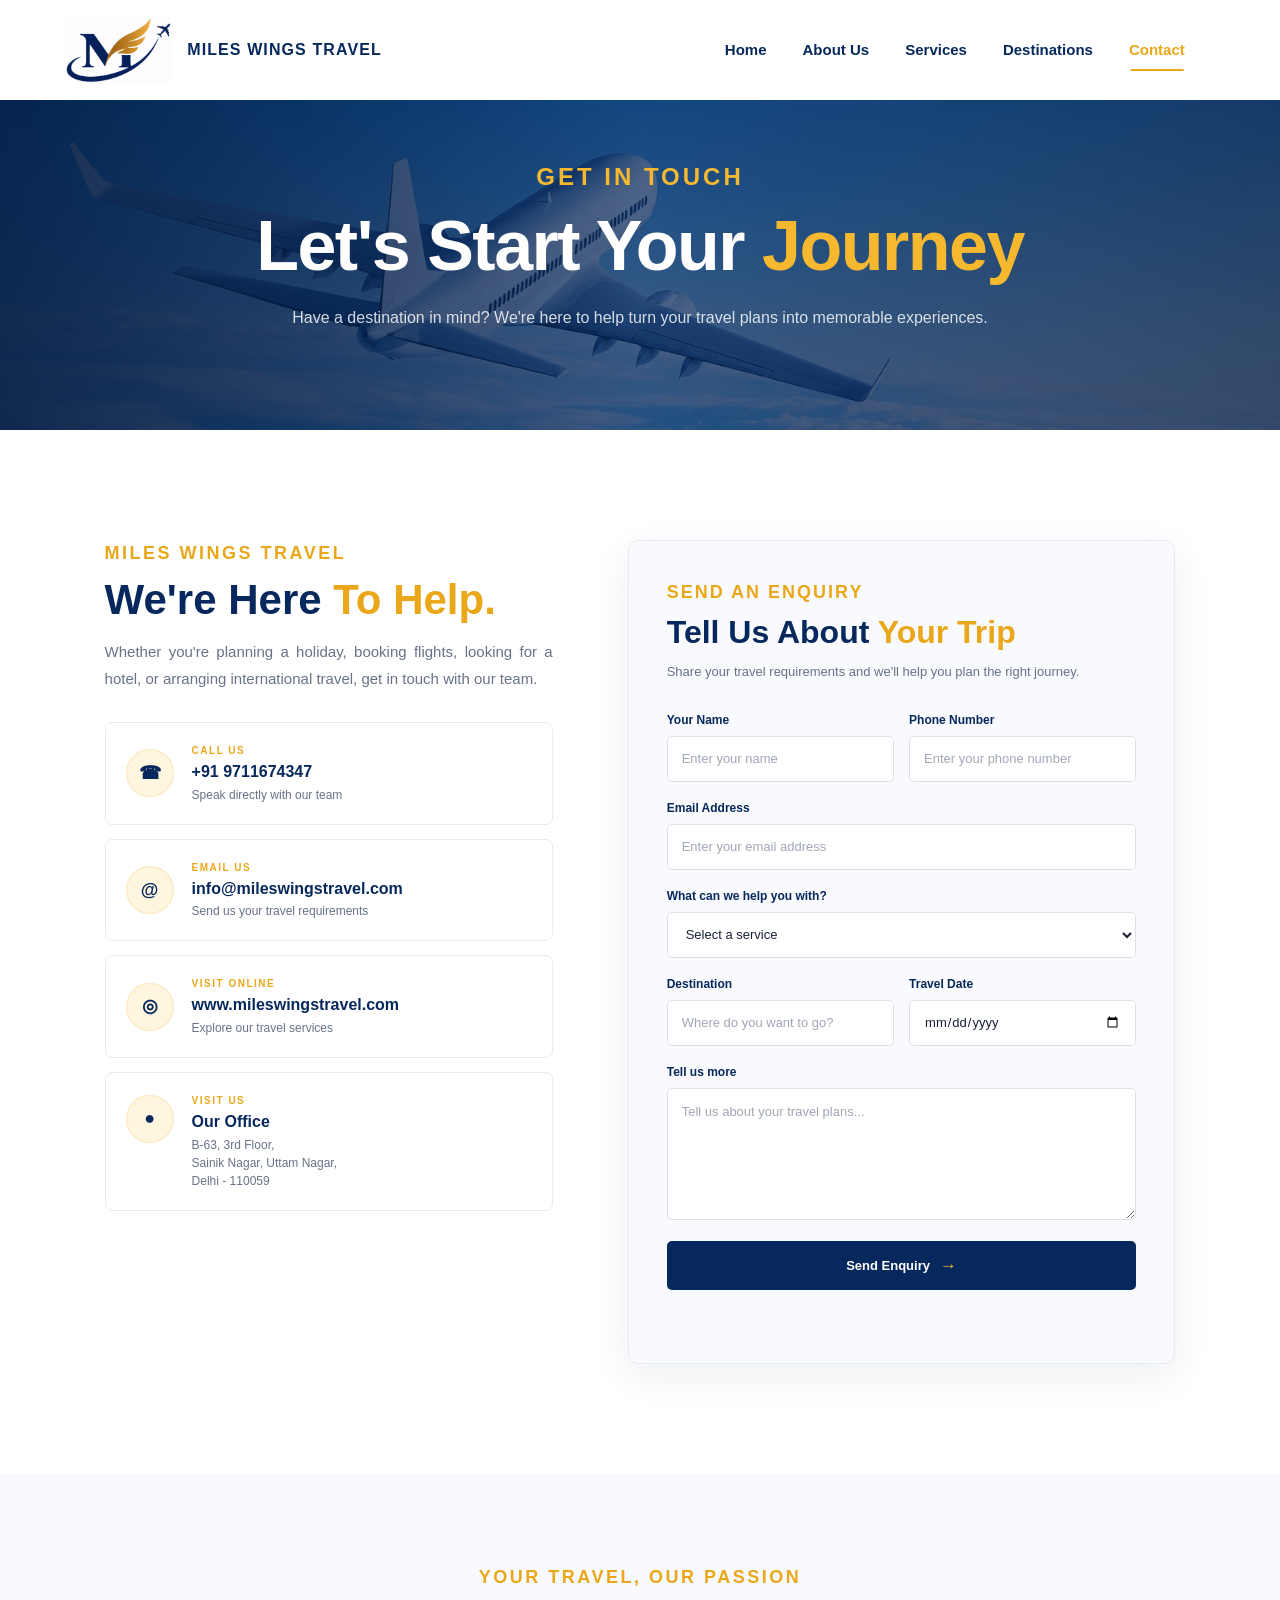
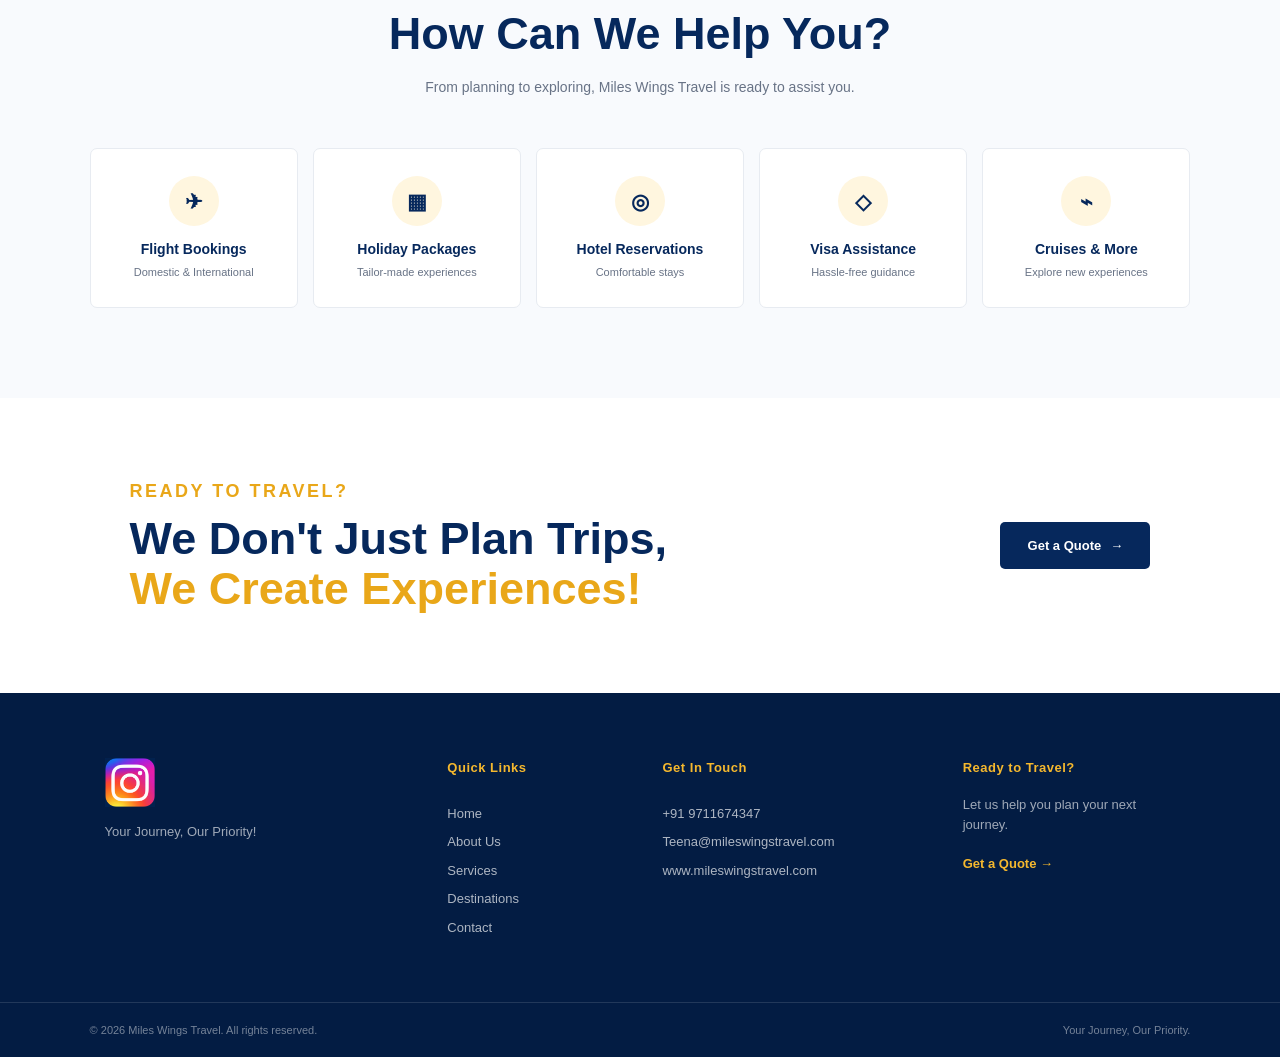
==== contact.html @ 2d391b19 "Add files via upload" ====
<!DOCTYPE html>
<html lang="en">

<head>

    <meta charset="UTF-8">

    <meta
        name="viewport"
        content="width=device-width, initial-scale=1.0"
    >

    <title>Contact Us | Miles Wings Travel</title>

    <meta
        name="description"
        content="Get in touch with Miles Wings Travel for flights, holidays, hotels, visa assistance, cruises and customized travel experiences."
    >

    <!-- Main website CSS -->
    <link rel="stylesheet" href="style.css">

    <!-- Contact page CSS -->
    <link rel="stylesheet" href="contact.css">

</head>


<body>


    <!-- ========================================
         HEADER
    ========================================= -->

    <header class="site-header" id="siteHeader">

        <div class="header-container">


            <!-- LOGO -->

            <a
                href="index.html"
                class="brand-logo"
                aria-label="Miles Wings Travel Home"
            >

                <img
                    src="logo.png"
                    alt="Miles Wings Travel"
                >
                <span class="brand-name">MILES WINGS TRAVEL</span>
        </a>


            <!-- NAVIGATION -->

            <nav
                class="main-navigation"
                id="mainNavigation"
                aria-label="Main navigation"
            >

                <ul>

                    <li>
                        <a href="index.html">
                            Home
                        </a>
                    </li>


                    <li>
                        <a href="about.html">
                            About Us
                        </a>
                    </li>


                    <li>
                        <a href="services.html">
                            Services
                        </a>
                    </li>


                    <li>
                        <a href="destinations.html">
                            Destinations
                        </a>
                    </li>


                    <li>
                        <a
                            href="contact.html"
                            class="active"
                        >
                            Contact
                        </a>
                    </li>

                </ul>

            </nav>


            <!-- MOBILE MENU -->

            <button
                class="mobile-menu"
                id="mobileMenu"
                aria-label="Open navigation"
                aria-expanded="false"
                type="button"
            >

                <span></span>
                <span></span>
                <span></span>

            </button>

        </div>

    </header>



    <main>


        <!-- ========================================
             CONTACT HERO
        ========================================= -->

        <section class="contact-hero">

            <div class="contact-hero-overlay"></div>

            <div class="contact-hero-content">

                <span>
                    GET IN TOUCH
                </span>

                <h1>
                    Let's Start Your
                    <strong>Journey</strong>
                </h1>

                <p>
                    Have a destination in mind?
                    We're here to help turn your travel plans
                    into memorable experiences.
                </p>

            </div>

        </section>



        <!-- ========================================
             CONTACT INFORMATION
        ========================================= -->

        <section class="contact-main">


            <div class="contact-info">


                <div class="contact-heading">

                    <span>
                        MILES WINGS TRAVEL
                    </span>

                    <h2>
                        We're Here
                        <strong>To Help.</strong>
                    </h2>

                    <p>
                        Whether you're planning a holiday,
                        booking flights, looking for a hotel,
                        or arranging international travel,
                        get in touch with our team.
                    </p>

                </div>


                <!-- PHONE -->

                <a
                    href="tel:+919711674347"
                    class="contact-card"
                >

                    <div class="contact-card-icon">
                        ☎
                    </div>

                    <div>

                        <small>
                            CALL US
                        </small>

                        <h3>
                            +91 9711674347
                        </h3>

                        <p>
                            Speak directly with our team
                        </p>

                    </div>

                </a>


                <!-- EMAIL -->

                <a
                    href="mailto:info@mileswingstravel.com"
                    class="contact-card"
                >

                    <div class="contact-card-icon">
                        @
                    </div>

                    <div>

                        <small>
                            EMAIL US
                        </small>

                        <h3>
                            info@mileswingstravel.com
                        </h3>

                        <p>
                            Send us your travel requirements
                        </p>

                    </div>

                </a>


                <!-- WEBSITE -->

                <a
                    href="index.html"
                    class="contact-card"
                >

                    <div class="contact-card-icon">
                        ◎
                    </div>

                    <div>

                        <small>
                            VISIT ONLINE
                        </small>

                        <h3>
                            www.mileswingstravel.com
                        </h3>

                        <p>
                            Explore our travel services
                        </p>

                    </div>

                </a>


                <!-- ADDRESS -->

                <div class="contact-card address-card">

                    <div class="contact-card-icon">
                        ●
                    </div>

                    <div>

                        <small>
                            VISIT US
                        </small>

                        <h3>
                            Our Office
                        </h3>

                        <p>
                            B-63, 3rd Floor,<br>
                            Sainik Nagar, Uttam Nagar,<br>
                            Delhi - 110059
                        </p>

                    </div>

                </div>


            </div>



            <!-- ========================================
                 CONTACT FORM
            ========================================= -->

            <div class="contact-form-wrapper">


                <div class="form-header">

                    <span>
                        SEND AN ENQUIRY
                    </span>

                    <h2>
                        Tell Us About
                        <strong>Your Trip</strong>
                    </h2>

                    <p>
                        Share your travel requirements and
                        we'll help you plan the right journey.
                    </p>

                </div>


                <form
                    class="contact-form"
                    id="contactForm"
                    action="https://formspree.io/f/mkjwdoeq"
                    method="POST"
                >

                    <input
                        type="hidden"
                        name="subject"
                        value="New Travel Enquiry from {{ name }}"
                    >


                    <div class="form-row">

                        
                        <div class="form-group">

                            <label for="name">
                                Your Name
                            </label>

                            <input
                                type="text"
                                id="name"
                                name="name"
                                placeholder="Enter your name"
                                required
                            >

                        </div>


                        <div class="form-group">

                            <label for="phone">
                                Phone Number
                            </label>

                            <input
                                type="tel"
                                id="phone"
                                name="phone"
                                placeholder="Enter your phone number"
                                required
                            >

                        </div>

                    </div>



                    <div class="form-group">

                        <label for="email">
                            Email Address
                        </label>

                        <input
                            type="email"
                            id="email"
                            name="email"
                            placeholder="Enter your email address"
                            required
                        >

                    </div>



                    <div class="form-group">

                        <label for="travel-type">
                            What can we help you with?
                        </label>

                        <select
                            id="travel-type"
                            name="travel-type"
                            required
                        >

                            <option value="">
                                Select a service
                            </option>

                            <option value="flights">
                                Flight Bookings
                            </option>

                            <option value="hotels">
                                Hotel Reservations
                            </option>

                            <option value="holidays">
                                Holiday Packages
                            </option>

                            <option value="visa">
                                Visa Assistance
                            </option>

                            <option value="cruises">
                                Cruises
                            </option>

                            <option value="custom">
                                Customized Travel
                            </option>

                            <option value="other">
                                Other
                            </option>

                        </select>

                    </div>



                    <div class="form-row">


                        <div class="form-group">

                            <label for="destination">
                                Destination
                            </label>

                            <input
                                type="text"
                                id="destination"
                                name="destination"
                                placeholder="Where do you want to go?"
                            >

                        </div>


                        <div class="form-group">

                            <label for="travel-date">
                                Travel Date
                            </label>

                            <input
                                type="date"
                                id="travel-date"
                                name="travel-date"
                            >

                        </div>

                    </div>



                    <div class="form-group">

                        <label for="message">
                            Tell us more
                        </label>

                        <textarea
                            id="message"
                            name="message"
                            rows="5"
                            placeholder="Tell us about your travel plans..."
                        ></textarea>

                    </div>



                    <button
                        type="submit"
                        class="contact-submit"
                    >

                        Send Enquiry

                        <span>
                            →
                        </span>

                    </button>


                    <p
                        class="form-note"
                        id="formMessage"
                    ></p>

                </form>

            </div>

        </section>



        <!-- ========================================
             SERVICES REMINDER
        ========================================= -->

        <section class="contact-services">


            <div class="contact-services-heading">

                <span>
                    YOUR TRAVEL, OUR PASSION
                </span>

                <h2>
                    How Can We Help You?
                </h2>

                <p>
                    From planning to exploring, Miles Wings Travel
                    is ready to assist you.
                </p>

            </div>


            <div class="contact-services-grid">


                <div class="contact-service-item">

                    <span>✈</span>

                    <h3>
                        Flight Bookings
                    </h3>

                    <p>
                        Domestic & International
                    </p>

                </div>


                <div class="contact-service-item">

                    <span>▦</span>

                    <h3>
                        Holiday Packages
                    </h3>

                    <p>
                        Tailor-made experiences
                    </p>

                </div>


                <div class="contact-service-item">

                    <span>◎</span>

                    <h3>
                        Hotel Reservations
                    </h3>

                    <p>
                        Comfortable stays
                    </p>

                </div>


                <div class="contact-service-item">

                    <span>◇</span>

                    <h3>
                        Visa Assistance
                    </h3>

                    <p>
                        Hassle-free guidance
                    </p>

                </div>


                <div class="contact-service-item">

                    <span>⌁</span>

                    <h3>
                        Cruises & More
                    </h3>

                    <p>
                        Explore new experiences
                    </p>

                </div>

            </div>

        </section>



        <!-- ========================================
             FINAL CTA
        ========================================= -->

        <section class="contact-cta">

            <div>

                <span>
                    READY TO TRAVEL?
                </span>

                <h2>
                    We Don't Just Plan Trips,
                    <strong>We Create Experiences!</strong>
                </h2>

            </div>


            <a
                href="contact.html"
                class="contact-cta-button"
            >
                Get a Quote
                <span>→</span>
            </a>

        </section>

    </main>



    <!-- ========================================
         FOOTER
    ========================================= -->

    <footer class="site-footer">

        <div class="footer-container">


            <div class="footer-brand">

                <a href="https://www.instagram.com/mileswingstravel?utm_source=ig_web_button_share_sheet&igsi=ZDNlZDc0MzIxNw==">

                    <img
                        src="instalogo.png"
                        alt="Miles Wings Travel"
                    >

                </a>

                <p>
                    Your Journey, Our Priority!
                </p>

            </div>


            <div class="footer-links">

                <h3>
                    Quick Links
                </h3>

                <a href="index.html">
                    Home
                </a>

                <a href="about.html">
                    About Us
                </a>

                <a href="services.html">
                    Services
                </a>

                <a href="destinations.html">
                    Destinations
                </a>

                <a href="contact.html">
                    Contact
                </a>

            </div>


            <div class="footer-contact">

                <h3>
                    Get In Touch
                </h3>

                <a href="tel:+919711674347">
                    +91 9711674347
                </a>

                <a href="mailto:Teena@mileswingstravel.com">
                    Teena@mileswingstravel.com
                </a>

                <span>
                    www.mileswingstravel.com
                </span>

            </div>


            <div class="footer-cta">

                <h3>
                    Ready to Travel?
                </h3>

                <p>
                    Let us help you plan your next journey.
                </p>

                <a href="contact.html">
                    Get a Quote →
                </a>

            </div>

        </div>


        <div class="footer-bottom">

            <p>
                © <span id="currentYear"></span>
                Miles Wings Travel.
                All rights reserved.
            </p>

            <p>
                Your Journey, Our Priority.
            </p>

        </div>

    </footer>



    <script src="script.js"></script>
    <script src="contact.js"></script>

</body>

</html>
---- style.css ----
/* =========================================================
   MILES WINGS TRAVEL
   HOMEPAGE STYLESHEET
   Fixed mobile navigation + smooth navbar scroll effect
========================================================= */

:root {
    --navy: #06285C;
    --navy-dark: #031C43;
    --navy-soft: #0D3977;
    --gold: #E9A719;
    --gold-light: #F5B82E;
    --gold-pale: #FFF6DF;
    --white: #FFFFFF;
    --off-white: #F8FAFD;
    --text: #172033;
    --muted: #687386;
    --border: #E7EBF1;
    --shadow-sm: 0 8px 25px rgba(3, 28, 67, 0.08);
    --shadow-md: 0 15px 40px rgba(3, 28, 67, 0.12);
    --transition: 0.3s ease;
}

* {
    margin: 0;
    padding: 0;
    box-sizing: border-box;
}

html {
    scroll-behavior: smooth;
}

body {
    font-family: Arial, Helvetica, sans-serif;
    background: var(--white);
    color: var(--text);
    line-height: 1.5;
    overflow-x: hidden;
}

img {
    max-width: 100%;
}

a {
    color: inherit;
}

button,
input,
textarea {
    font: inherit;
}

/* =========================================================
   HEADER
========================================================= */

.site-header {
    position: fixed;
    top: 0;
    left: 0;
    width: 100%;
    height: 100px;
    background: #FFFFFF;
    z-index: 9999;
    transition:
        height 0.55s cubic-bezier(0.22, 1, 0.36, 1),
        background 0.55s ease,
        box-shadow 0.55s ease;
}

.site-header.scrolled {
    height: 72px;
    background: #FFFFFF;
    box-shadow: 0 4px 22px rgba(3, 28, 67, 0.10);
}

.header-container {
    width: 92%;
    max-width: 1380px;
    height: 100%;
    margin: auto;
    display: flex;
    align-items: center;
    justify-content: space-between;
}

/* =========================================================
   LOGO
========================================================= */

.brand-logo {
    display: flex;
    align-items: center;
    flex-shrink: 0;
    margin-left: 15px;
    text-decoration: none;
}

.brand-logo img {
    width: 105px;
    height: auto;
    display: block;
    transition:
        width 0.55s cubic-bezier(0.22, 1, 0.36, 1),
        transform 0.55s cubic-bezier(0.22, 1, 0.36, 1);
}

.site-header.scrolled .brand-logo img {
    width: 90px;
}

.brand-logo:hover img {
    transform: scale(1.025);
}

/* =========================================================
   DESKTOP NAVIGATION
========================================================= */

.main-navigation {
    display: flex;
    align-items: center;
    margin-left: auto;
    margin-right: 28px;
}

.main-navigation ul {
    list-style: none;
    display: flex;
    align-items: center;
    gap: 4px;
}

.main-navigation li {
    position: relative;
}

.main-navigation a {
    position: relative;
    display: flex;
    align-items: center;
    justify-content: center;
    height: 88px;
    padding: 0 16px;
    text-decoration: none;
    color: var(--navy);
    font-size: 15px;
    font-weight: 600;
    transition:
        height 0.55s cubic-bezier(0.22, 1, 0.36, 1),
        color 0.25s ease;
}

.site-header.scrolled .main-navigation a:not(.quote-button) {
    height: 62px;
}

.main-navigation a::after {
    content: "";
    position: absolute;
    bottom: 23px;
    left: 50%;
    width: 0;
    height: 2px;
    background: var(--gold);
    transform: translateX(-50%);
    transition:
        width 0.25s ease,
        bottom 0.55s cubic-bezier(0.22, 1, 0.36, 1);
}

.site-header.scrolled .main-navigation a::after {
    bottom: 10px;
}

.main-navigation a:hover,
.main-navigation a.active {
    color: var(--gold);
}

.main-navigation a:hover::after,
.main-navigation a.active::after {
    width: 60%;
}

/* =========================================================
   GET A QUOTE
========================================================= */

.main-navigation a.quote-button {
    width: 120px;
    height: 42px;
    padding: 0 15px;
    border-radius: 5px;
    background: var(--navy);
    color: var(--white) !important;
    font-size: 14px;
    font-weight: 700;
    transition:
        width 0.55s cubic-bezier(0.22, 1, 0.36, 1),
        height 0.55s cubic-bezier(0.22, 1, 0.36, 1),
        background 0.25s ease,
        color 0.25s ease,
        box-shadow 0.35s ease,
        transform 0.25s ease;
}

.site-header.scrolled .main-navigation a.quote-button {
    width: 112px;
    height: 38px;
}

.main-navigation a.quote-button::after {
    display: none !important;
}

.main-navigation a.quote-button:hover {
    background: var(--gold);
    color: var(--navy) !important;
    transform: translateY(-2px);
    box-shadow: 0 8px 20px rgba(233, 167, 25, 0.25);
}

/* =========================================================
   MOBILE MENU BUTTON
========================================================= */

.mobile-menu {
    display: none;
    width: 40px;
    height: 40px;
    border: none;
    background: transparent;
    cursor: pointer;
    flex-direction: column;
    align-items: center;
    justify-content: center;
    gap: 5px;
    position: relative;
    z-index: 10001;
}

.mobile-menu span {
    display: block;
    width: 25px;
    height: 2px;
    background: var(--navy);
    border-radius: 2px;
    transition:
        transform 0.3s ease,
        opacity 0.2s ease;
}

.mobile-menu.active span:nth-child(1) {
    transform: translateY(7px) rotate(45deg);
}

.mobile-menu.active span:nth-child(2) {
    opacity: 0;
}

.mobile-menu.active span:nth-child(3) {
    transform: translateY(-7px) rotate(-45deg);
}

/* =========================================================
   HERO
========================================================= */

.hero {
    min-height: 100vh;
    padding: 130px 8% 80px;
    position: relative;
    display: flex;
    align-items: center;
    justify-content: center;
    text-align: center;
    color: var(--white);
    background: url("travel-background.jpg") center / cover no-repeat;
    isolation: isolate;
}

.hero-overlay {
    position: absolute;
    inset: 0;
    background: linear-gradient(
        90deg,
        rgba(3, 28, 67, 0.88),
        rgba(6, 40, 92, 0.65),
        rgba(3, 28, 67, 0.35)
    );
    z-index: -1;
}

.hero-content {
    width: min(900px, 100%);
    animation: heroEnter 0.9s ease both;
}

.hero-eyebrow {
    display: inline-block;
    margin-bottom: 18px;
    color: var(--white);
    font-size: 25px;
    font-weight: 800;
    letter-spacing: 3px;
}

.hero h1 {
    max-width: 900px;
    margin: auto;
    font-size: clamp(46px, 7vw, 75px);
    line-height: 1.02;
    font-weight: 800;
    letter-spacing: -2px;
    color: var(--gold);
}

.hero h1 span {
    display: block;
    color: var(--gold-light);
}

.hero-subtitle {
    margin-top: 24px;
    color: var(--white);
    font-size: clamp(20px, 2.5vw, 27px);
    font-weight: 700;
}

.hero-description {
    width: 100%;
    max-width: 900px;
    margin: 14px auto 0;

    padding-inline: 8px;

    color: rgba(255, 255, 255, 0.90);

    font-size: 17px;
    line-height: 1.7;

    text-align: center;
    white-space: normal;
}

@media (min-width: 1001px) {
    .hero-description {
        max-width: 1200px;
        white-space: nowrap;
    }
}

.hero-buttons {
    display: flex;
    justify-content: center;
    gap: 14px;
    flex-wrap: wrap;
    margin-top: 34px;
}

.hero-btn {
    min-width: 180px;
    height: 50px;
    padding: 0 25px;
    display: inline-flex;
    align-items: center;
    justify-content: center;
    border-radius: 5px;
    text-decoration: none;
    font-size: 14px;
    font-weight: 800;
    transition:
        transform var(--transition),
        background var(--transition),
        color var(--transition),
        box-shadow var(--transition);
}

.primary-btn {
    background: var(--gold);
    color: var(--navy);
}

.primary-btn:hover {
    background: var(--gold-light);
    transform: translateY(-3px);
    box-shadow: 0 12px 25px rgba(0, 0, 0, 0.18);
}

.secondary-btn {
    border: 2px solid var(--white);
    color: var(--white);
    background: transparent;
}

.secondary-btn:hover {
    background: var(--white);
    color: var(--navy);
    transform: translateY(-3px);
}

.scroll-indicator {
    position: absolute;
    bottom: 25px;
    left: 50%;
    transform: translateX(-50%);
    display: flex;
    align-items: center;
    gap: 8px;
    color: rgba(255, 255, 255, 0.75);
    text-decoration: none;
    font-size: 11px;
    letter-spacing: 1px;
    text-transform: uppercase;
}

.scroll-indicator span {
    width: 7px;
    height: 7px;
    border-right: 1px solid var(--gold);
    border-bottom: 1px solid var(--gold);
    transform: rotate(45deg);
    animation: scrollArrow 1.5s infinite;
}

/* =========================================================
   TRUST STRIP
========================================================= */

.trust-strip {
    width: 90%;
    max-width: 1200px;
    margin: -45px auto 0;
    position: relative;
    z-index: 10;
    display: grid;
    grid-template-columns: repeat(4, 1fr);
    background: var(--white);
    border-radius: 8px;
    box-shadow: var(--shadow-md);
    overflow: hidden;
}

.trust-item {
    min-height: 105px;
    padding: 22px 24px;
    display: flex;
    align-items: center;
    gap: 15px;
    border-right: 1px solid var(--border);
}

.trust-item:last-child {
    border-right: none;
}

.trust-icon {
    width: 52px;
    height: 52px;
    flex-shrink: 0;
    display: flex;
    align-items: center;
    justify-content: center;
    border-radius: 50%;
    background: var(--gold-pale);
    border: 1px solid rgba(233, 167, 25, 0.25);
    color: var(--navy);
    font-weight: 800;
    font-size: 16px;
}

.trust-item h3 {
    color: var(--navy);
    font-size: 15px;
    margin-bottom: 3px;
}

.trust-item p {
    color: var(--muted);
    font-size: 12px;
}

/* =========================================================
   GENERAL SECTIONS
========================================================= */

.section-padding {
    padding: 110px 7%;
}

.section-eyebrow {
    display: inline-block;
    color: var(--gold);
    font-size: 24px;
    font-weight: 800;
    letter-spacing: 2.5px;
}

.section-heading {
    max-width: 700px;
    margin: 0 auto 55px;
    text-align: center;
}

.section-heading h2 {
    margin: 10px 0 15px;
    color: var(--navy);
    font-size: clamp(34px, 4vw, 48px);
    line-height: 1.1;
}

.section-heading h2 span {
    color: var(--gold);
    white-space: normal;
}

@media (min-width: 1001px) {
    .section-heading h2 span {
        white-space: nowrap;
    }
}

.section-heading p {
    color: var(--muted);
    font-size: 16px;
    line-height: 1.7;
}

/* =========================================================
   INTRO
========================================================= */

.intro-section {
    max-width: 1250px;
    margin: auto;
    display: grid;
    grid-template-columns: 1.05fr 0.95fr;
    gap: 75px;
    align-items: center;
}

.intro-image {
    position: relative;
}

.intro-image img {
    width: 100%;
    height: 480px;
    object-fit: cover;
    border-radius: 10px;
    display: block;
    box-shadow: var(--shadow-md);
}

.image-badge {
    position: absolute;
    right: -20px;
    bottom: 25px;
    width: 190px;
    padding: 18px;
    border-radius: 7px;
    background: var(--navy);
    color: var(--white);
    box-shadow: var(--shadow-md);
}

.image-badge strong {
    display: block;
    color: var(--gold-light);
    font-size: 17px;
}

.image-badge span {
    display: block;
    margin-top: 3px;
    font-size: 12px;
    color: rgba(255,255,255,0.78);
}

.intro-content h2 {
    margin: 10px 0 25px;
    color: var(--navy);
    font-size: clamp(26px, 4vw, 32px);
    line-height: 1.08;
}

.intro-content h2 span {
    color: var(--gold);
    display: block;
}

.intro-content p {
    margin-bottom: 15px;
    color: var(--muted);
    font-size: 16px;
    line-height: 1.8;
    text-align: justify;
}

.text-link {
    display: inline-flex;
    align-items: center;
    gap: 9px;
    margin-top: 12px;
    color: var(--navy);
    text-decoration: none;
    font-size: 14px;
    font-weight: 800;
}

.text-link span {
    color: var(--gold);
    transition: transform var(--transition);
}

.text-link:hover span {
    transform: translateX(5px);
}

/* =========================================================
   SERVICES PREVIEW
========================================================= */

.services-preview {
    background: var(--off-white);
}

.service-preview-grid {
    max-width: 1100px;
    margin: auto;
    display: grid;
    grid-template-columns: repeat(3, 1fr);
    gap: 25px;
}

.service-preview-card {
    padding: 32px;
    background: var(--white);
    border: 1px solid var(--border);
    border-radius: 8px;
    transition:
        transform var(--transition),
        box-shadow var(--transition),
        border-color var(--transition);
}

.service-preview-card:hover {
    transform: translateY(-7px);
    border-color: rgba(233, 167, 25, 0.35);
    box-shadow: var(--shadow-md);
}

.service-card-top {
    display: flex;
    align-items: center;
    justify-content: space-between;
    margin-bottom: 25px;
}

.service-icon {
    width: 55px;
    height: 55px;
    display: flex;
    align-items: center;
    justify-content: center;
    border-radius: 50%;
    background: var(--gold-pale);
    color: var(--navy);
    font-size: 25px;
    font-weight: 700;
}

.card-number {
    color: #C9CED7;
    font-size: 13px;
    font-weight: 800;
}

.service-preview-card h3 {
    margin-bottom: 10px;
    color: var(--navy);
    font-size: 20px;
}

.service-preview-card p {
    min-height: 75px;
    color: var(--muted);
    font-size: 14px;
    line-height: 1.7;
}

.card-link {
    display: inline-flex;
    align-items: center;
    gap: 7px;
    margin-top: 20px;
    color: var(--navy);
    text-decoration: none;
    font-size: 13px;
    font-weight: 800;
}

.card-link span {
    color: var(--gold);
    transition: transform var(--transition);
}

.card-link:hover span {
    transform: translateX(5px);
}

.center-button {
    margin-top: 45px;
    text-align: center;
}

.outline-button {
    display: inline-flex;
    align-items: center;
    justify-content: center;
    min-height: 45px;
    padding: 0 25px;
    border: 1.5px solid var(--navy);
    border-radius: 5px;
    color: var(--navy);
    text-decoration: none;
    font-size: 13px;
    font-weight: 800;
    transition:
        background var(--transition),
        color var(--transition),
        transform var(--transition);
}

.outline-button:hover {
    background: var(--navy);
    color: var(--white);
    transform: translateY(-2px);
}

/* =========================================================
   PROMISE
========================================================= */

.promise-section {
    padding: 95px 7%;
    background: var(--navy);
}

.promise-inner {
    max-width: 1200px;
    margin: auto;
}

.promise-heading {
    text-align: center;
    margin-bottom: 55px;
}

.promise-heading > span {
    color: var(--gold-light);
    font-size: 12px;
    font-weight: 800;
    letter-spacing: 3px;
}

.promise-heading h2 {
    margin: 10px 0 5px;
    color: var(--white);
    font-size: clamp(34px, 4vw, 48px);
    line-height: 1.1;
}

.promise-heading h2 strong {
    color: var(--gold-light);
}

.promise-heading p {
    color: rgba(255,255,255,0.72);
    font-size: 17px;
}

.promise-grid {
    display: grid;
    grid-template-columns: repeat(4, 1fr);
    border-top: 1px solid rgba(255,255,255,0.16);
    border-bottom: 1px solid rgba(255,255,255,0.16);
}

.promise-item {
    padding: 28px 22px;
    display: flex;
    align-items: flex-start;
    gap: 14px;
    border-right: 1px solid rgba(255,255,255,0.16);
}

.promise-item:last-child {
    border-right: none;
}

.promise-icon {
    color: var(--gold-light);
    font-size: 18px;
}

.promise-item h3 {
    color: var(--white);
    font-size: 15px;
    margin-bottom: 5px;
}

.promise-item p {
    color: rgba(255,255,255,0.62);
    font-size: 12px;
    line-height: 1.5;
}

/* =========================================================
   DESTINATIONS
========================================================= */

.destinations-preview .section-heading {
    width: 100%;
    display: flex;
    flex-direction: column;
    align-items: center;
    text-align: center;
}

.destinations-preview .section-heading h2 {
    width: 100%;
    display: flex;
    justify-content: center;
    align-items: center;
    flex-wrap: wrap;
    text-align: center;
}

.destinations-preview .section-heading h2 span {
    display: inline;
}

/* Desktop */
@media (min-width: 769px) {
    .destinations-preview .section-heading h2 {
        white-space: nowrap;
    }
}

/* Mobile */
@media (max-width: 768px) {
    .destinations-preview .section-heading h2 {
        white-space: normal;
        font-size: 36px; /* adjust if needed */
        line-height: 1.15;
    }
}

.destination-preview-grid {
    max-width: 1200px;
    margin: auto;
    display: grid;
    grid-template-columns: 1.3fr 1fr 1fr;
    grid-template-rows: 350px;
    gap: 18px;
}

.destination-card {
    position: relative;
    overflow: hidden;
    border-radius: 8px;
    display: block;
    text-decoration: none;
    background: var(--navy);
}

.destination-card img {
    width: 100%;
    height: 100%;
    object-fit: cover;
    display: block;
    transition: transform 0.6s ease;
}

.destination-card:hover img {
    transform: scale(1.06);
}

.destination-overlay {
    position: absolute;
    inset: auto 0 0;
    padding: 70px 25px 24px;
    color: var(--white);
    background: linear-gradient(
        transparent,
        rgba(3, 28, 67, 0.94)
    );
}

.destination-overlay span {
    color: var(--gold-light);
    font-size: 10px;
    font-weight: 800;
    letter-spacing: 2px;
}

.destination-overlay h3 {
    margin-top: 5px;
    font-size: 25px;
}

.destination-overlay p {
    margin-top: 4px;
    color: rgba(255,255,255,0.78);
    font-size: 12px;
}

/* =========================================================
   BRAND CTA
========================================================= */

.brand-cta {
    position: relative;
    padding: 100px 7%;
    text-align: center;
    color: var(--white);
    background:
        linear-gradient(
            rgba(3, 28, 67, 0.90),
            rgba(6, 40, 92, 0.94)
        ),
        url("travel-cta.jpg") center / cover no-repeat;
}

.brand-cta-content {
    max-width: 850px;
    margin: auto;
}

.cta-eyebrow {
    color: var(--gold-light);
    font-size: 18px;
    font-weight: 800;
    letter-spacing: 3px;
}

.brand-cta h2 {
    margin: 12px 0 15px;
    font-size: clamp(35px, 5vw, 58px);
    line-height: 1.08;
}

.brand-cta h2 strong {
    display: block;
    color: var(--gold-light);
}

.brand-cta p {
    color: rgba(255,255,255,0.78);
    font-size: 16px;
}

.gold-button {
    min-height: 50px;
    margin-top: 30px;
    padding: 0 27px;
    display: inline-flex;
    align-items: center;
    justify-content: center;
    gap: 10px;
    border-radius: 5px;
    background: var(--gold);
    color: var(--navy);
    text-decoration: none;
    font-size: 13px;
    font-weight: 800;
    transition:
        background var(--transition),
        transform var(--transition);
}

.gold-button:hover {
    background: var(--gold-light);
    transform: translateY(-3px);
}

/* =========================================================
   FINAL CTA
========================================================= */

.final-cta {
    max-width: 1200px;
    margin: auto;
    padding: 85px 7%;
    display: flex;
    align-items: center;
    justify-content: space-between;
    gap: 40px;
}

.final-cta h2 {
    margin: 8px 0 12px;
    color: var(--navy);
    font-size: clamp(30px, 4vw, 44px);
    line-height: 1.1;
}

.final-cta h2 span {
    color: var(--gold);
}

.final-cta p {
    max-width: 650px;
    color: var(--muted);
    font-size: 15px;
    line-height: 1.7;
}

.final-cta-buttons {
    flex-shrink: 0;
    display: flex;
    gap: 10px;
}

.primary-small-button,
.secondary-small-button {
    min-height: 45px;
    padding: 0 20px;
    display: inline-flex;
    align-items: center;
    justify-content: center;
    border-radius: 5px;
    text-decoration: none;
    font-size: 13px;
    font-weight: 800;
    transition:
        transform var(--transition),
        background var(--transition),
        color var(--transition);
}

.primary-small-button {
    background: var(--navy);
    color: var(--white);
}

.primary-small-button:hover {
    background: var(--gold);
    color: var(--navy);
    transform: translateY(-2px);
}

.secondary-small-button {
    border: 1px solid var(--navy);
    color: var(--navy);
}

.secondary-small-button:hover {
    background: var(--navy);
    color: var(--white);
    transform: translateY(-2px);
}

/* =========================================================
   FOOTER
========================================================= */

.site-footer {
    background: var(--navy-dark);
    color: var(--white);
}

.footer-container {
    max-width: 1250px;
    margin: auto;
    padding: 65px 7%;
    display: grid;
    grid-template-columns: 1.4fr 0.8fr 1.2fr 1fr;
    gap: 45px;
}

.footer-brand img {
    width: 50px;
    height: auto;
    display: block;
    margin-bottom: 15px;
    filter: none;
}

.footer-brand p {
    color: rgba(255,255,255,0.62);
    font-size: 13px;
}

.footer-container h3 {
    margin-bottom: 17px;
    color: var(--gold-light);
    font-size: 13px;
    letter-spacing: 0.5px;
}

.footer-links,
.footer-contact {
    display: flex;
    flex-direction: column;
    gap: 9px;
}

.footer-links a,
.footer-contact a,
.footer-contact span {
    color: rgba(255,255,255,0.68);
    text-decoration: none;
    font-size: 13px;
    transition: color var(--transition);
}

.footer-links a:hover,
.footer-contact a:hover {
    color: var(--gold-light);
}

.footer-cta p {
    margin-bottom: 15px;
    color: rgba(255,255,255,0.62);
    font-size: 13px;
    line-height: 1.6;
}

.footer-cta a {
    color: var(--gold-light);
    text-decoration: none;
    font-size: 13px;
    font-weight: 800;
}

.footer-bottom {
    min-height: 55px;
    padding: 15px 7%;
    display: flex;
    align-items: center;
    justify-content: space-between;
    gap: 15px;
    border-top: 1px solid rgba(255,255,255,0.12);
}

.footer-bottom p {
    color: rgba(255,255,255,0.45);
    font-size: 11px;
}

/* =========================================================
   ANIMATIONS
========================================================= */

@keyframes heroEnter {
    from {
        opacity: 0;
        transform: translateY(25px);
    }

    to {
        opacity: 1;
        transform: translateY(0);
    }
}

@keyframes scrollArrow {
    0%, 100% {
        transform: rotate(45deg) translate(0, 0);
    }

    50% {
        transform: rotate(45deg) translate(3px, 3px);
    }
}

/* =========================================================
   RESPONSIVE — TABLET
========================================================= */

@media (max-width: 1000px) {

    .site-header {
        height: 75px;
    }

    .site-header.scrolled {
        height: 68px;
    }

    .header-container {
        width: 92%;
        height: 100%;
    }

    .brand-logo {
        margin-left: 5px;
    }

    .brand-logo img {
        width: 100px;
    }

    .site-header.scrolled .brand-logo img {
        width: 90px;
    }

    /* -----------------------------------------------------
       HAMBURGER
    ----------------------------------------------------- */

    .mobile-menu {
        display: flex !important;
        width: 42px;
        height: 42px;
        margin-left: auto;
    }

    /* -----------------------------------------------------
       MOBILE NAVIGATION DRAWER
    ----------------------------------------------------- */

    .main-navigation {
        position: fixed !important;

        top: 75px !important;
        left: 0 !important;

        width: 100% !important;
        height: auto !important;

        margin: 0 !important;
        padding: 0 !important;

        display: block !important;

        background: rgba(255, 255, 255, 0.99);

        box-shadow:
            0 12px 25px rgba(3, 28, 67, 0.12);

        max-height: 0;
        overflow: hidden;

        opacity: 0;
        visibility: hidden;
        pointer-events: none;

        transform: translateY(-12px);

        transition:
            max-height 0.45s ease,
            opacity 0.3s ease,
            transform 0.4s cubic-bezier(0.22, 1, 0.36, 1),
            visibility 0.4s ease;
    }

    .site-header.scrolled .main-navigation {
        top: 68px !important;
    }

    /* IMPORTANT:
       JavaScript adds .mobile-open to the NAV */
    .main-navigation.mobile-open {
        max-height: 520px;

        opacity: 1;
        visibility: visible;
        pointer-events: auto;

        transform: translateY(0);
    }

    .main-navigation ul {
        width: 92%;

        margin: 0 auto;

        padding: 12px 0 18px;

        display: flex !important;

        flex-direction: column !important;

        align-items: stretch;

        gap: 0;

        height: auto !important;

        list-style: none;
    }

    .main-navigation li {
        width: 100%;

        height: auto !important;

        display: block !important;

        margin: 0 !important;

        padding: 0 !important;
    }

    .main-navigation a,
    .site-header.scrolled .main-navigation a:not(.quote-button) {
        width: 100%;

        height: 48px !important;

        padding: 0 15px;

        display: flex !important;

        align-items: center;

        justify-content: center;

        border-bottom: 1px solid #eeeeee;

        color: var(--navy);

        font-size: 14px;

        text-decoration: none;
    }

    .main-navigation a::after,
    .site-header.scrolled .main-navigation a::after {
        display: none !important;
    }

    .main-navigation a:hover,
    .main-navigation a.active {
        color: var(--gold);
    }

    .main-navigation li:last-child {
        width: 100%;

        height: auto !important;

        display: block !important;

        margin: 0 !important;

        padding-top: 12px !important;
    }

    .main-navigation a.quote-button,
    .site-header.scrolled .main-navigation a.quote-button {
        width: 100% !important;

        height: 44px !important;

        margin: 0;

        padding: 0;

        display: flex !important;

        align-items: center;

        justify-content: center;

        border-radius: 5px;

        background: var(--navy);

        color: var(--white) !important;

        font-size: 14px;
    }

    .main-navigation a.quote-button:hover {
        background: var(--gold);
        color: var(--navy) !important;
    }

    /* -----------------------------------------------------
       OTHER TABLET CONTENT
    ----------------------------------------------------- */

    .trust-strip {
        grid-template-columns: repeat(2, 1fr);
    }

    .trust-item:nth-child(2) {
        border-right: none;
    }

    .trust-item:nth-child(3),
    .trust-item:nth-child(4) {
        border-top: 1px solid var(--border);
    }

    .intro-section {
        grid-template-columns: 1fr;
        gap: 50px;
    }

    .intro-image img {
        height: 420px;
    }

    .service-preview-grid {
        grid-template-columns: repeat(2, 1fr);
    }

    .promise-grid {
        grid-template-columns: repeat(2, 1fr);
    }

    .promise-item:nth-child(2) {
        border-right: none;
    }

    .promise-item:nth-child(3),
    .promise-item:nth-child(4) {
        border-top: 1px solid rgba(255,255,255,0.16);
    }

    .destination-preview-grid {
        grid-template-columns: 1fr 1fr;
        grid-template-rows: 300px 300px;
    }

    .destination-large {
        grid-column: 1 / -1;
    }

    .final-cta {
        flex-direction: column;
        align-items: flex-start;
    }

    .footer-container {
        grid-template-columns: repeat(2, 1fr);
    }
}

/* =========================================================
   RESPONSIVE — MOBILE
========================================================= */

@media (max-width: 600px) {

    .site-header {
        height: 72px;
    }

    .site-header.scrolled {
        height: 68px;
    }

    .header-container {
        width: 94%;
        max-width: 100%;
    }

    .brand-logo {
        margin-left: 5px;
    }

    .brand-logo img {
        width: 100px;
    }

    .site-header.scrolled .brand-logo img {
        width: 90px;
    }

    .main-navigation {
        top: 72px !important;
    }

    .site-header.scrolled .main-navigation {
        top: 68px !important;
    }

    .mobile-menu {
        width: 38px;
        height: 38px;
    }

    .hero {
        min-height: auto;
        min-height: 92svh;
        padding: 105px 6% 75px;
        overflow: hidden;
    }

    .hero-eyebrow {
        font-size: 10px;
        letter-spacing: 2px;
    }

    .hero h1 {
        width: 100%;
        max-width: 100%;
        font-size: clamp(38px, 11vw, 44px);
        letter-spacing: -1px;
        line-height: 1.02;
        overflow-wrap: normal;
    }

    .hero-subtitle {
        font-size: 19px;
    }

    .hero-description {
        width: 100%;
        max-width: 100%;
        padding-inline: 0;
        font-size: 14px;
        line-height: 1.7;
        white-space: normal;
        overflow-wrap: break-word;
    }

    .hero-buttons {
        flex-direction: column;
        align-items: center;
        margin-top: 27px;
    }

    .hero-btn {
        width: min(100%, 280px);
        max-width: 280px;
    }

    .hero-buttons {
        width: 100%;
    }

    .scroll-indicator {
        display: none;
    }

    .trust-strip {
        width: 92%;
        margin-top: -25px;
        grid-template-columns: 1fr;
    }

    .trust-item {
        min-height: 85px;
        border-right: none !important;
        border-bottom: 1px solid var(--border);
    }

    .trust-item:last-child {
        border-bottom: none;
    }

    .section-padding {
        padding: 75px 6%;
    }

    .intro-image img {
        height: 290px;
    }

    .image-badge {
        right: 12px;
        bottom: 15px;
        width: 165px;
        padding: 14px;
    }

    .intro-content h2 {
        font-size: 36px;
    }

    .intro-content p {
        font-size: 14px;
    }

    .section-heading {
        margin-bottom: 35px;
    }

    .section-heading h2 {
        font-size: 34px;
    }

    .section-heading p {
        font-size: 14px;
    }

    .service-preview-grid {
        grid-template-columns: 1fr;
    }

    .service-preview-card p {
        min-height: auto;
    }

    .promise-section {
        padding: 75px 6%;
    }

    .promise-grid {
        grid-template-columns: 1fr;
    }

    .promise-item {
        border-right: none !important;
        border-bottom: 1px solid rgba(255,255,255,0.16);
    }

    .promise-item:last-child {
        border-bottom: none;
    }

    .destination-preview-grid {
        grid-template-columns: 1fr;
        grid-template-rows: repeat(3, 280px);
    }

    .destination-large {
        grid-column: auto;
    }

    .brand-cta {
        padding: 75px 6%;
    }

    .brand-cta h2 {
        font-size: 36px;
    }

    .brand-cta p {
        font-size: 14px;
    }

    .gold-button {
        width: 100%;
        max-width: 300px;
    }

    .final-cta {
        padding: 70px 6%;
    }

    .final-cta h2 {
        font-size: 34px;
    }

    .final-cta-buttons {
        width: 100%;
        flex-direction: column;
    }

    .primary-small-button,
    .secondary-small-button {
        width: 100%;
    }

    .footer-container {
        padding: 55px 7%;
        grid-template-columns: 1fr;
        gap: 35px;
    }

    .footer-bottom {
        padding: 15px 7%;
        flex-direction: column;
        align-items: flex-start;
    }
}

/* =========================================================
   ACCESSIBILITY
========================================================= */

:focus-visible {
    outline: 3px solid var(--gold);
    outline-offset: 3px;
}

/* =========================================================
   MOBILE WIDTH SAFETY
========================================================= */
html,
body,
main,
.hero {
    max-width: 100%;
}

.hero-content,
.hero-buttons,
.hero-description {
    min-width: 0;
}


/* =========================================================
   NAVBAR BRAND NAME
   Miles Wings Travel
========================================================= */

.brand-logo {
    display: inline-flex;
    align-items: center;
    gap: 16px;
}

.brand-name {
    display: inline-block;
    color: var(--navy);
    font-size: 16px;
    font-weight: 800;
    letter-spacing: 1.1px;
    line-height: 1;
    white-space: nowrap;
    text-decoration: none;
    transition:
        font-size .5s cubic-bezier(.22,1,.36,1),
        color .25s ease,
        opacity .25s ease;
}

.site-header.scrolled .brand-name {
    font-size: 14px;
}

.brand-logo:hover .brand-name {
    color: var(--gold);
}

@media (max-width: 1100px) {
    .brand-logo {
        gap: 12px;
    }

    .brand-name {
        font-size: 14px;
        letter-spacing: .8px;
    }

    .site-header.scrolled .brand-name {
        font-size: 13px;
    }
}

@media (max-width: 1000px) {
    .brand-logo {
        gap: 10px;
    }

    .brand-name {
        font-size: 13px;
        letter-spacing: .7px;
    }

    .site-header.scrolled .brand-name {
        font-size: 12px;
    }
}

@media (max-width: 600px) {
    .brand-logo {
        gap: 8px;
        max-width: calc(100% - 55px);
    }

    .brand-name {
        font-size: 12px;
        letter-spacing: .55px;
        overflow: hidden;
        text-overflow: ellipsis;
    }

    .site-header.scrolled .brand-name {
        font-size: 11px;
    }
}
---- contact.css ----
/* =========================================================
   MILES WINGS TRAVEL
   CONTACT PAGE
========================================================= */


/* =========================================================
   CONTACT HERO
========================================================= */

.contact-hero {

    min-height: 430px;

    padding:
        130px 7%
        70px;

    position: relative;

    display: flex;

    align-items: center;

    justify-content: center;

    text-align: center;

    color: var(--white);

    background:
        url("travel-contact.jpg")
        center / cover no-repeat;

    isolation: isolate;
}


.contact-hero-overlay {

    position: absolute;

    inset: 0;

    background:
        linear-gradient(
            90deg,
            rgba(3, 28, 67, 0.92),
            rgba(6, 40, 92, 0.72),
            rgba(3, 28, 67, 0.78)
        );

    z-index: -1;
}


.contact-hero-content {

    max-width: 800px;

    animation:
        contactHeroEnter
        0.8s ease both;
}


.contact-hero-content > span {

    display: inline-block;

    margin-bottom: 15px;

    color: var(--gold-light);

    font-size: 24px;

    font-weight: 800;

    letter-spacing: 3px;
}


.contact-hero-content h1 {

    margin: 0;

    color: var(--white);

    font-size:
        clamp(44px, 6vw, 70px);

    line-height: 1.05;

    letter-spacing: -1.5px;

    white-space: normal;
}

@media (min-width: 1001px) {
    .contact-hero-content h1{
        white-space: nowrap;
    }
}

.contact-hero-content h1 strong {

    color: var(--gold-light);
}


.contact-hero-content p {

    max-width: 650px;

    margin:
        20px auto 0;

    color:
        rgba(255,255,255,0.82);

    font-size: 16px;

    line-height: 1.7;

    white-space: normal;
}

@media (min-width: 1001px) {
    .contact-hero-content p {
        max-width: 1050px;
        white-space: nowrap;
        text-align: center;
    }
}

@media (max-width: 600px) {
    .contact-hero-content p {
        width: 100%;
        max-width: 100%;
        white-space: normal;
        text-align: center;
        font-size: 14px;
        line-height: 1.7;
    }
}


/* =========================================================
   MAIN CONTACT AREA
========================================================= */

.contact-main {

    max-width: 1250px;

    margin: auto;

    padding:
        110px 7%;

    display: grid;

    grid-template-columns:
        0.9fr
        1.1fr;

    gap: 75px;

    align-items: start;
}


/* =========================================================
   CONTACT INFORMATION
========================================================= */

.contact-heading {

    margin-bottom: 30px;
}


.contact-heading > span {

    color: var(--gold);

    font-size: 18px;

    font-weight: 800;

    letter-spacing: 2.5px;
}


.contact-heading h2 {

    margin:
        10px 0
        15px;

    color: var(--navy);

    font-size:
        clamp(34px, 4vw, 42px);

    line-height: 1.1;

    white-space: normal;
}

@media (min-width: 1001px) {
    .contact-heading h2 {
        white-space: nowrap;
    }
}


.contact-heading h2 strong {
    color: var(--gold);
}


.contact-heading p {

    color: var(--muted);

    font-size: 15px;

    line-height: 1.8;

    text-align: justify;
}


/* =========================================================
   CONTACT CARDS
========================================================= */

.contact-card {

    width: 100%;

    margin-bottom: 14px;

    padding: 20px;

    display: flex;

    align-items: center;

    gap: 18px;

    border:
        1px solid var(--border);

    border-radius: 7px;

    background: var(--white);

    text-decoration: none;

    transition:
        transform var(--transition),
        border-color var(--transition),
        box-shadow var(--transition);
}


a.contact-card:hover {

    transform:
        translateX(5px);

    border-color:
        rgba(233, 167, 25, 0.45);

    box-shadow: var(--shadow-sm);
}


.contact-card-icon {

    width: 48px;
    height: 48px;

    flex-shrink: 0;

    display: flex;

    align-items: center;

    justify-content: center;

    border-radius: 50%;

    background:
        var(--gold-pale);

    color: var(--navy);

    font-size: 18px;

    font-weight: 800;

    border:
        1px solid
        rgba(233,167,25,0.2);
}


.contact-card small {

    display: block;

    margin-bottom: 3px;

    color: var(--gold);

    font-size: 10px;

    font-weight: 800;

    letter-spacing: 1.5px;
}


.contact-card h3 {

    color: var(--navy);

    font-size: 16px;

    line-height: 1.35;
}


.contact-card p {

    margin-top: 3px;

    color: var(--muted);

    font-size: 12px;
}


.address-card {

    align-items: flex-start;
}


.address-card .contact-card-icon {

    margin-top: 2px;
}


/* =========================================================
   FORM WRAPPER
========================================================= */

.contact-form-wrapper {

    padding: 38px;

    border-radius: 10px;

    background:
        var(--off-white);

    border:
        1px solid var(--border);

    box-shadow:
        0 12px 40px
        rgba(3, 28, 67, 0.07);
}


.form-header > span {

    color: var(--gold);

    font-size: 18px;

    font-weight: 800;

    letter-spacing: 2px;
}


.form-header h2 {

    margin:
        8px 0
        10px;

    color: var(--navy);

    font-size: 32px;

    line-height: 1.15;
}


.form-header h2 strong {

    color: var(--gold);
}


.form-header p {

    margin-bottom: 28px;

    color: var(--muted);

    font-size: 13px;

    line-height: 1.7;
}


/* =========================================================
   FORM
========================================================= */

.contact-form {

    display: flex;

    flex-direction: column;

    gap: 17px;
}


.form-row {

    display: grid;

    grid-template-columns:
        1fr
        1fr;

    gap: 15px;
}


.form-group {

    display: flex;

    flex-direction: column;

    gap: 7px;
}


.form-group label {

    color: var(--navy);

    font-size: 12px;

    font-weight: 700;
}


.form-group input,
.form-group select,
.form-group textarea {

    width: 100%;

    padding:
        13px 14px;

    border:
        1px solid #DCE1E9;

    border-radius: 5px;

    outline: none;

    background: var(--white);

    color: var(--text);

    font-size: 13px;

    transition:
        border-color var(--transition),
        box-shadow var(--transition);
}


.form-group input,
.form-group select {

    height: 46px;
}


.form-group textarea {

    resize: vertical;

    min-height: 115px;

    line-height: 1.6;
}


.form-group input::placeholder,
.form-group textarea::placeholder {

    color: #A0A8B5;
}


.form-group input:focus,
.form-group select:focus,
.form-group textarea:focus {

    border-color:
        var(--gold);

    box-shadow:
        0 0 0 3px
        rgba(233,167,25,0.10);
}


/* =========================================================
   SUBMIT
========================================================= */

.contact-submit {

    min-height: 49px;

    margin-top: 4px;

    padding:
        0 22px;

    display: flex;

    align-items: center;

    justify-content: center;

    gap: 10px;

    border: none;

    border-radius: 5px;

    background:
        var(--navy);

    color: var(--white);

    cursor: pointer;

    font-size: 13px;

    font-weight: 800;

    transition:
        background var(--transition),
        color var(--transition),
        transform var(--transition),
        box-shadow var(--transition);
}


.contact-submit:hover {

    background:
        var(--gold);

    color:
        var(--navy);

    transform:
        translateY(-2px);

    box-shadow:
        0 8px 20px
        rgba(233,167,25,0.2);
}


.contact-submit span {

    color:
        var(--gold-light);

    font-size: 17px;

    transition:
        transform var(--transition);
}


.contact-submit:hover span {

    color:
        var(--navy);

    transform:
        translateX(4px);
}


.form-note {

    min-height: 18px;

    text-align: center;

    color: var(--gold);

    font-size: 12px;
}


/* =========================================================
   SERVICES
========================================================= */

.contact-services {

    padding:
        90px 7%;

    background:
        var(--off-white);
}


.contact-services-heading {

    max-width: 700px;

    margin:
        0 auto 50px;

    text-align: center;
}


.contact-services-heading > span {

    color: var(--gold);

    font-size: 18px;

    font-weight: 800;

    letter-spacing: 2.5px;
}


.contact-services-heading h2 {

    margin:
        9px 0
        10px;

    color: var(--navy);

    font-size:
        clamp(32px, 4vw, 45px);
}


.contact-services-heading p {

    color: var(--muted);

    font-size: 14px;
}


.contact-services-grid {

    max-width: 1150px;

    margin: auto;

    display: grid;

    grid-template-columns:
        repeat(5, 1fr);

    gap: 15px;
}


.contact-service-item {

    padding:
        27px 15px;

    text-align: center;

    border-radius: 7px;

    background: var(--white);

    border:
        1px solid var(--border);

    transition:
        transform var(--transition),
        box-shadow var(--transition);
}


.contact-service-item:hover {

    transform:
        translateY(-5px);

    box-shadow:
        var(--shadow-sm);
}


.contact-service-item > span {

    width: 50px;
    height: 50px;

    margin:
        0 auto 14px;

    display: flex;

    align-items: center;

    justify-content: center;

    border-radius: 50%;

    background:
        var(--gold-pale);

    color: var(--navy);

    font-size: 21px;

    font-weight: 700;
}


.contact-service-item h3 {

    color: var(--navy);

    font-size: 14px;

    line-height: 1.3;
}


.contact-service-item p {

    margin-top: 5px;

    color: var(--muted);

    font-size: 11px;
}


/* =========================================================
   FINAL CTA
========================================================= */

.contact-cta {

    max-width: 1200px;

    margin: auto;

    padding:
        80px 7%;

    display: flex;

    align-items: center;

    justify-content: space-between;

    gap: 35px;
}


.contact-cta > div > span {

    color: var(--gold);

    font-size: 18px;

    font-weight: 800;

    letter-spacing: 2.5px;
}


.contact-cta h2 {

    max-width: 750px;

    margin-top: 9px;

    color: var(--navy);

    font-size:
        clamp(30px, 4vw, 45px);

    line-height: 1.1;

}


.contact-cta h2 strong {

    color: var(--gold);
    display: block;
}


.contact-cta-button {

    min-width: 150px;

    height: 47px;

    padding:
        0 20px;

    display: inline-flex;

    align-items: center;

    justify-content: center;

    gap: 9px;

    border-radius: 5px;

    background: var(--navy);

    color: var(--white);

    text-decoration: none;

    font-size: 13px;

    font-weight: 800;

    flex-shrink: 0;

    transition:
        background var(--transition),
        color var(--transition),
        transform var(--transition);
}


.contact-cta-button:hover {

    background: var(--gold);

    color: var(--navy);

    transform: translateY(-2px);
}


/* =========================================================
   ANIMATION
========================================================= */

@keyframes contactHeroEnter {

    from {

        opacity: 0;

        transform:
            translateY(20px);

    }

    to {

        opacity: 1;

        transform:
            translateY(0);

    }

}


/* =========================================================
   TABLET
========================================================= */

@media (max-width: 1000px) {

    .contact-main {

        grid-template-columns: 1fr;

        gap: 55px;
    }


    .contact-services-grid {

        grid-template-columns:
            repeat(3, 1fr);
    }


    .contact-cta {

        flex-direction: column;

        align-items: flex-start;
    }

}


/* =========================================================
   MOBILE
========================================================= */

@media (max-width: 600px) {

    .contact-hero {

        min-height: 370px;

        padding:
            105px 6%
            60px;
    }


    .contact-hero-content h1 {

        font-size: 42px;
    }


    .contact-hero-content p {

        font-size: 14px;
    }


    .contact-main {

        padding:
            75px 6%;
    }


    .contact-heading h2 {

        font-size: 36px;
    }


    .contact-card {

        padding: 17px;

        gap: 13px;
    }


    .contact-card h3 {

        font-size: 14px;

        overflow-wrap: anywhere;
    }


    .contact-form-wrapper {

        padding: 25px 18px;
    }


    .form-row {

        grid-template-columns: 1fr;

        gap: 17px;
    }


    .contact-services {

        padding:
            70px 6%;
    }


    .contact-services-grid {

        grid-template-columns:
            1fr 1fr;
    }


    .contact-service-item {

        padding:
            23px 10px;
    }


    .contact-cta {

        padding:
            65px 6%;
    }


    .contact-cta h2 {

        font-size: 34px;
    }


    .contact-cta-button {

        width: 100%;
    }

}


@media (max-width: 400px) {

    .contact-services-grid {

        grid-template-columns: 1fr;
    }

}


/* =========================================================
   NAVBAR BRAND NAME
   Miles Wings Travel
========================================================= */

.brand-logo {
    display: inline-flex;
    align-items: center;
    gap: 16px;
}

.brand-name {
    display: inline-block;
    color: var(--navy);
    font-size: 16px;
    font-weight: 800;
    letter-spacing: 1.1px;
    line-height: 1;
    white-space: nowrap;
    text-decoration: none;
    transition:
        font-size .5s cubic-bezier(.22,1,.36,1),
        color .25s ease,
        opacity .25s ease;
}

.site-header.scrolled .brand-name {
    font-size: 14px;
}

.brand-logo:hover .brand-name {
    color: var(--gold);
}

@media (max-width: 1100px) {
    .brand-logo {
        gap: 12px;
    }

    .brand-name {
        font-size: 14px;
        letter-spacing: .8px;
    }

    .site-header.scrolled .brand-name {
        font-size: 13px;
    }
}

@media (max-width: 1000px) {
    .brand-logo {
        gap: 10px;
    }

    .brand-name {
        font-size: 13px;
        letter-spacing: .7px;
    }

    .site-header.scrolled .brand-name {
        font-size: 12px;
    }
}

@media (max-width: 600px) {
    .brand-logo {
        gap: 8px;
        max-width: calc(100% - 55px);
    }

    .brand-name {
        font-size: 12px;
        letter-spacing: .55px;
        overflow: hidden;
        text-overflow: ellipsis;
    }

    .site-header.scrolled .brand-name {
        font-size: 11px;
    }
}
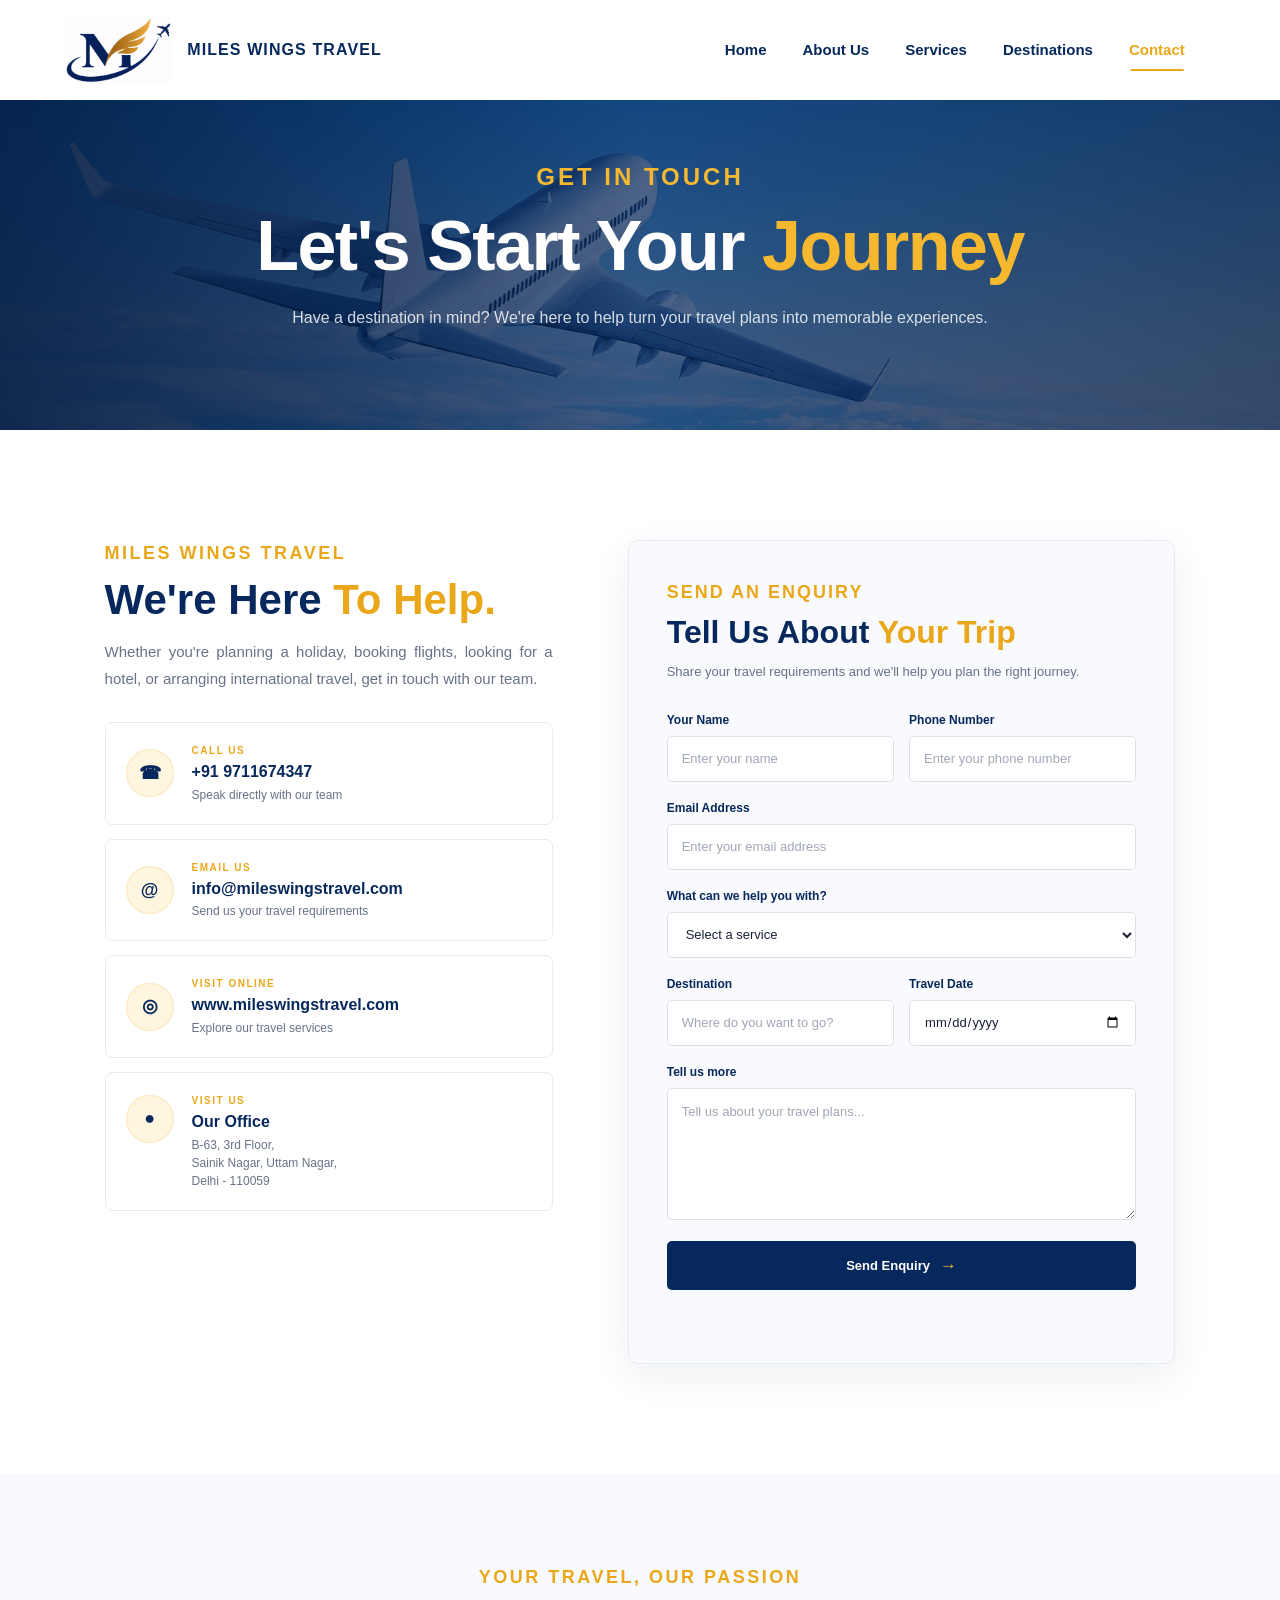
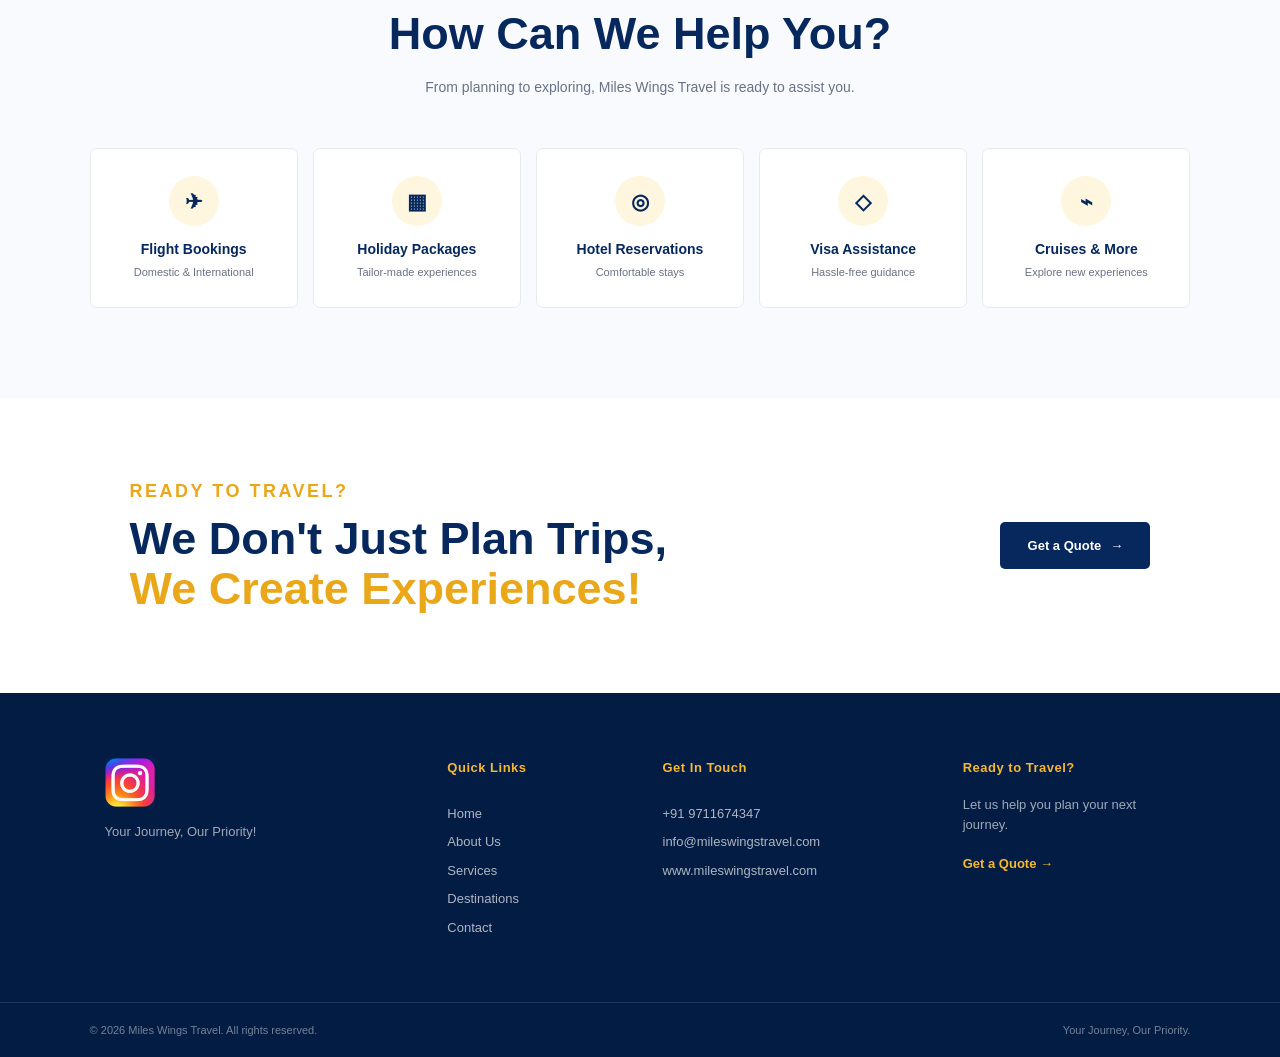
==== commit 223a1f22: "Add files via upload" ====
--- a/contact.html
+++ b/contact.html
@@ -345,7 +345,7 @@
                 <form
                     class="contact-form"
                     id="contactForm"
-                    action="https://formspree.io/f/mkjwdoeq"
+                    action="https://api.lazyforms.com/f/0ce41f77-4473-43c5-beb9-a6b4da336ccb"
                     method="POST"
                 >
 
@@ -753,8 +753,8 @@
                     +91 9711674347
                 </a>
 
-                <a href="mailto:Teena@mileswingstravel.com">
-                    Teena@mileswingstravel.com
+                <a href="mailto:info@mileswingstravel.com">
+                    info@mileswingstravel.com
                 </a>
 
                 <span>
